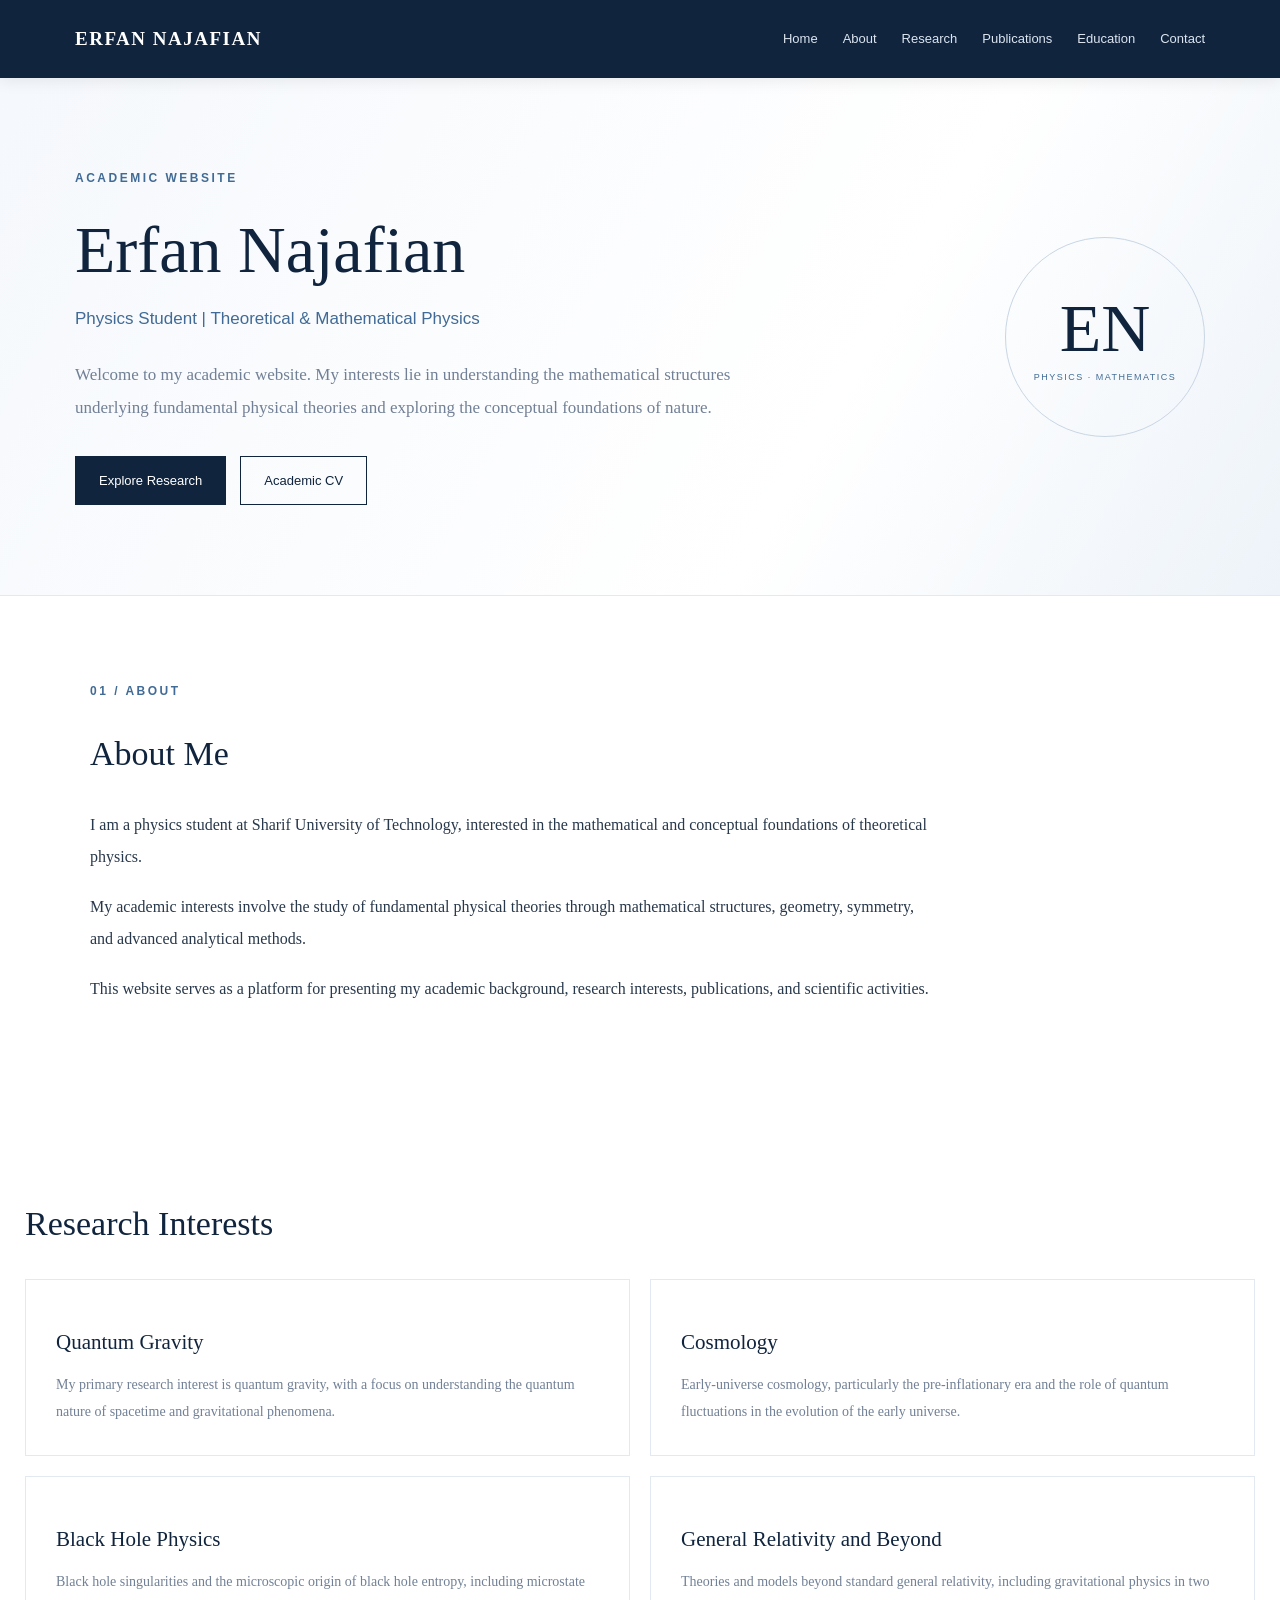
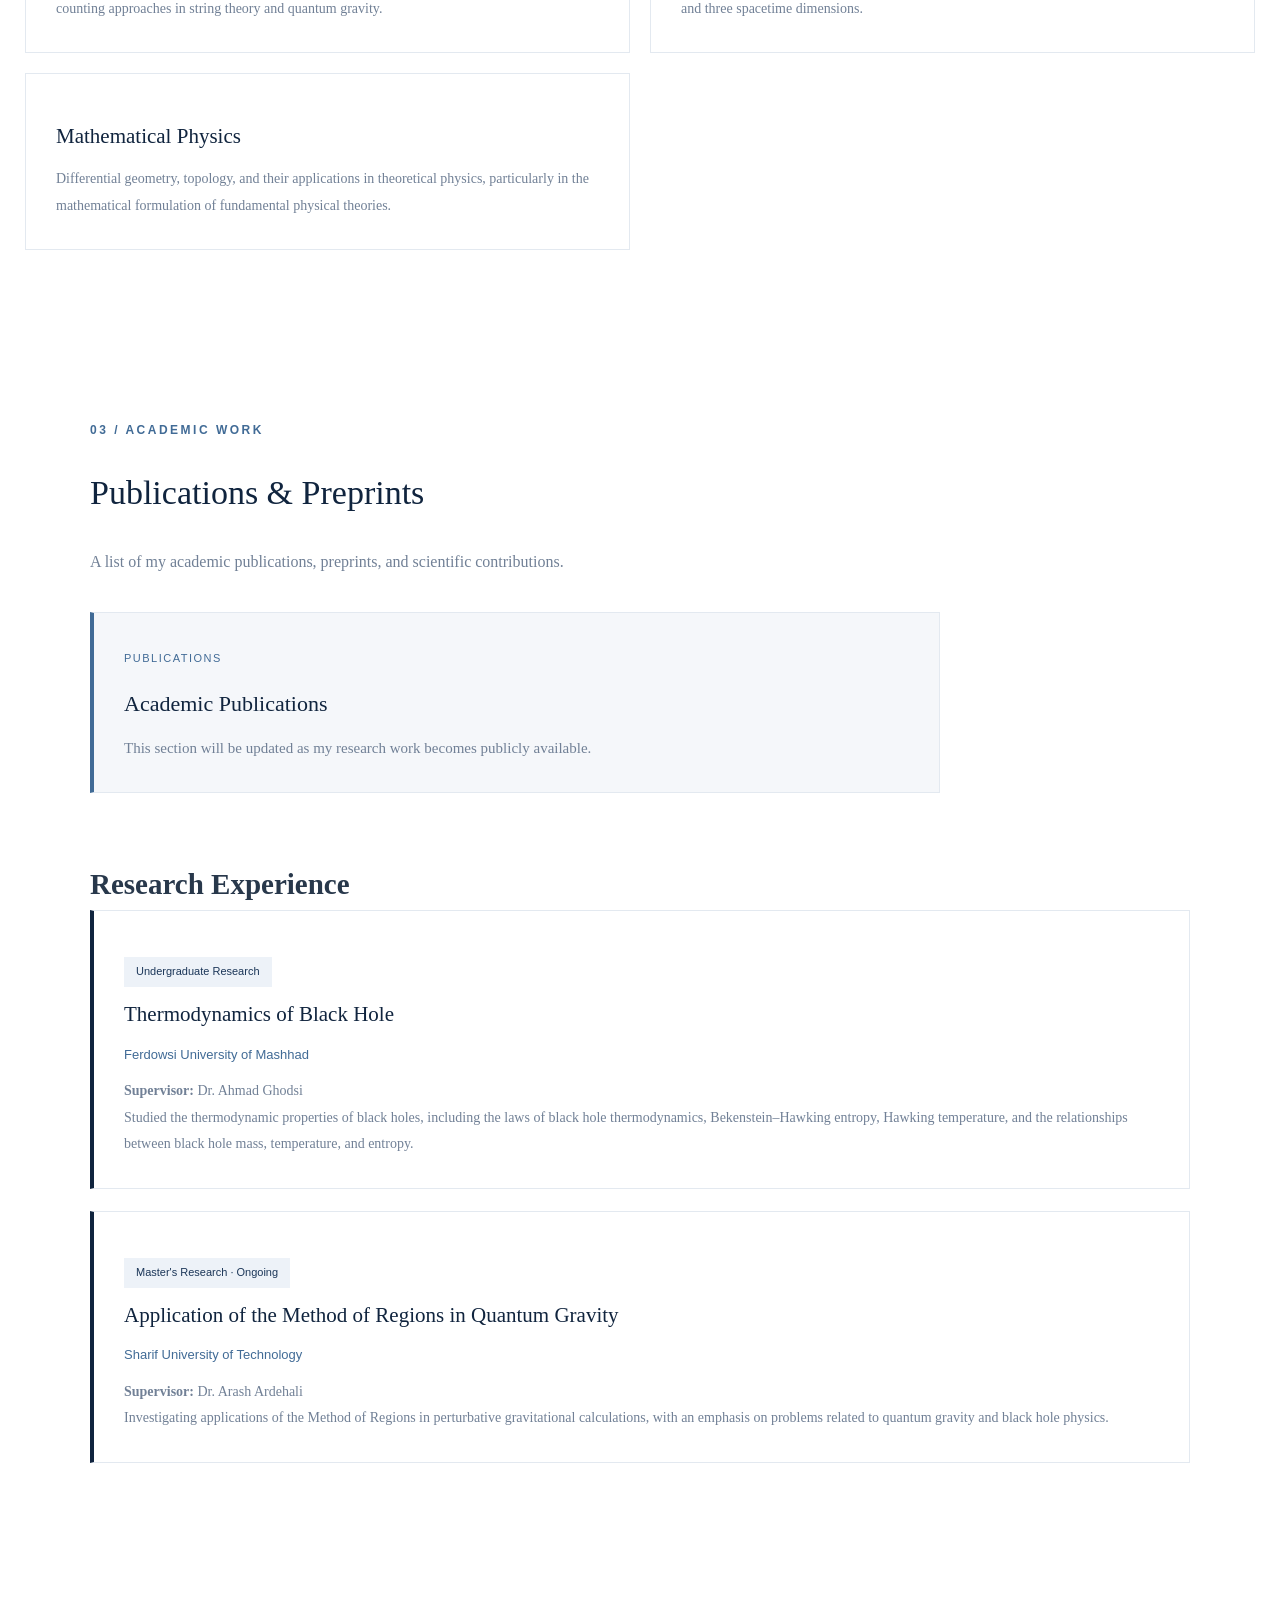
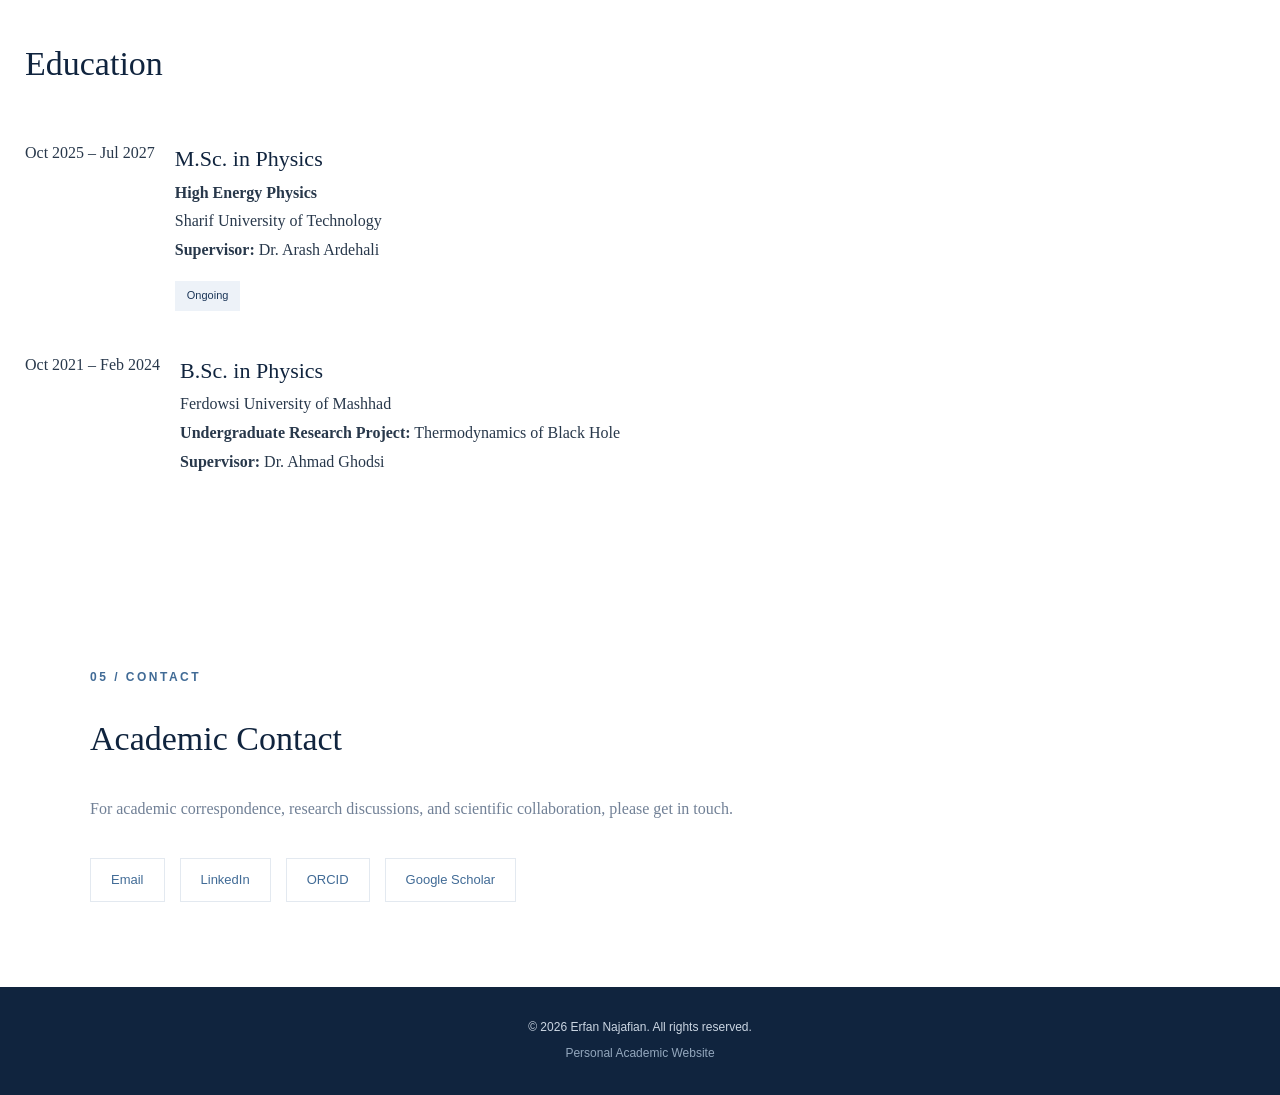
==== index.html @ aef5fce6 "Update index.html" ====
<!DOCTYPE html>
<html lang="en">
<head>
    <meta charset="UTF-8">
    <meta name="viewport" content="width=device-width, initial-scale=1.0">

    <title>Erfan Najafian | Academic Website</title>

    <meta name="description"
          content="Official academic website of Erfan Najafian, physics student and researcher interested in theoretical and mathematical physics.">

    <meta name="author" content="Erfan Najafian">

    <link rel="stylesheet" href="style.css">
</head>

<body>

    <!-- HEADER -->
    <header class="site-header">
        <div class="nav-container">

            <a href="#home" class="logo">
                ERFAN NAJAFIAN
            </a>

            <nav class="navigation">
                <a href="#home">Home</a>
                <a href="#about">About</a>
                <a href="#research">Research</a>
                <a href="#publications">Publications</a>
                <a href="#education">Education</a>
                <a href="#contact">Contact</a>
            </nav>

        </div>
    </header>


    <!-- HERO -->
    <main>

        <section id="home" class="hero">
            <div class="hero-container">

                <div class="hero-content">

                    <p class="eyebrow">
                        ACADEMIC WEBSITE
                    </p>

                    <h1>
                        Erfan Najafian
                    </h1>

                    <h2>
                        Physics Student | Theoretical & Mathematical Physics
                    </h2>

                    <p class="hero-description">
                        Welcome to my academic website.
                        My interests lie in understanding the mathematical
                        structures underlying fundamental physical theories
                        and exploring the conceptual foundations of nature.
                    </p>

                    <div class="hero-buttons">
                        <a href="#research" class="button primary">
                            Explore Research
                        </a>

                        <a href="cv/Erfan_Najafian_CV.pdf"
                           class="button secondary">
                            Academic CV
                        </a>
                    </div>

                </div>

                <div class="hero-mark">
                    <span>EN</span>
                    <small>PHYSICS · MATHEMATICS</small>
                </div>

            </div>
        </section>


        <!-- ABOUT -->
        <section id="about" class="section">
            <div class="section-container">

                <p class="section-label">01 / ABOUT</p>

                <h2>About Me</h2>

                <div class="about-content">
                    <p>
                        I am a physics student at Sharif University of
                        Technology, interested in the mathematical and
                        conceptual foundations of theoretical physics.
                    </p>

                    <p>
                        My academic interests involve the study of
                        fundamental physical theories through mathematical
                        structures, geometry, symmetry, and advanced
                        analytical methods.
                    </p>

                    <p>
                        This website serves as a platform for presenting
                        my academic background, research interests,
                        publications, and scientific activities.
                    </p>
                </div>

            </div>
        </section>



<!-- RESEARCH -->
<section id="research" class="section">
    <div class="container">
        <h2 class="section-title">Research Interests</h2>

        <div class="research-grid">

            <div class="research-card">
                <h3>Quantum Gravity</h3>
                <p>
                    My primary research interest is quantum gravity,
                    with a focus on understanding the quantum nature
                    of spacetime and gravitational phenomena.
                </p>
            </div>

            <div class="research-card">
                <h3>Cosmology</h3>
                <p>
                    Early-universe cosmology, particularly the
                    pre-inflationary era and the role of quantum
                    fluctuations in the evolution of the early universe.
                </p>
            </div>

            
<div class="research-card">
    <h3>Black Hole Physics</h3>
    <p>
        Black hole singularities and the microscopic origin
        of black hole entropy, including microstate counting
        approaches in string theory and quantum gravity.
    </p>
</div>



            <div class="research-card">
                <h3>General Relativity and Beyond</h3>
                <p>
                    Theories and models beyond standard general
                    relativity, including gravitational physics
                    in two and three spacetime dimensions.
                </p>
            </div>

           <div class="research-card">
    <h3>Mathematical Physics</h3>
    <p>
        Differential geometry, topology, and their applications
        in theoretical physics, particularly in the mathematical
        formulation of fundamental physical theories.
    </p>
</div>


        </div>
    </div>
</section>


       
<!-- PUBLICATIONS -->
<section id="publications" class="section">
    <div class="section-container">

        <p class="section-label">03 / ACADEMIC WORK</p>

        <h2>Publications & Preprints</h2>

        <p class="section-intro">
            A list of my academic publications, preprints,
            and scientific contributions.
        </p>

        <div class="publication-empty">
            <span class="publication-type">PUBLICATIONS</span>
            <h3>Academic Publications</h3>
            <p>
                This section will be updated as my research
                work becomes publicly available.
            </p>
        </div>

      
<h3 class="subsection-title">Research Experience</h3>

<div class="project-list">

    <div class="project-card">
        <span class="project-tag">Undergraduate Research</span>

        <h3>Thermodynamics of Black Hole</h3>

        <p class="project-institution">
            Ferdowsi University of Mashhad
        </p>

        <p>
            <strong>Supervisor:</strong> Dr. Ahmad Ghodsi
        </p>

        <p>
            Studied the thermodynamic properties of black holes,
            including the laws of black hole thermodynamics,
            Bekenstein–Hawking entropy, Hawking temperature,
            and the relationships between black hole mass,
            temperature, and entropy.
        </p>
    </div>

    <div class="project-card">
        <span class="project-tag">Master's Research · Ongoing</span>

        <h3>
            Application of the Method of Regions in Quantum Gravity
        </h3>

        <p class="project-institution">
            Sharif University of Technology
        </p>

        <p>
            <strong>Supervisor:</strong> Dr. Arash Ardehali
        </p>

        <p>
            Investigating applications of the Method of Regions
            in perturbative gravitational calculations, with
            an emphasis on problems related to quantum gravity
            and black hole physics.
        </p>
    </div>

</div>

               
    </div>
</section>



        
<!-- EDUCATION -->
<section id="education" class="section">
    <div class="container">
        <h2 class="section-title">Education</h2>

        <div class="education-list">

            <div class="education-item">
                <div class="education-date">
                    Oct 2025 – Jul 2027
                </div>

                <div class="education-content">
                    <h3>M.Sc. in Physics</h3>
                    <h4>High Energy Physics</h4>
                    <p class="education-institution">
                        Sharif University of Technology
                    </p>
                    <p>
                        <strong>Supervisor:</strong>
                        Dr. Arash Ardehali
                    </p>
                    <span class="project-tag">Ongoing</span>
                </div>
            </div>

            <div class="education-item">
                <div class="education-date">
                    Oct 2021 – Feb 2024
                </div>

                <div class="education-content">
                    <h3>B.Sc. in Physics</h3>
                    <p class="education-institution">
                        Ferdowsi University of Mashhad
                    </p>
                    <p>
                        <strong>Undergraduate Research Project:</strong>
                        Thermodynamics of Black Hole
                    </p>
                    <p>
                        <strong>Supervisor:</strong>
                        Dr. Ahmad Ghodsi
                    </p>
                </div>
            </div>

        </div>
    </div>
</section>


        <!-- CONTACT -->
        <section id="contact" class="section">
            <div class="section-container">

                <p class="section-label">05 / CONTACT</p>

                <h2>Academic Contact</h2>

                <p class="section-intro">
                    For academic correspondence, research discussions,
                    and scientific collaboration, please get in touch.
                </p>

                <div class="contact-links">

                    <a href="mailto:YOUR_EMAIL@example.com">
                        Email
                    </a>

                    <a href="YOUR_LINKEDIN_URL">
                        LinkedIn
                    </a>

                    <a href="YOUR_ORCID_URL">
                        ORCID
                    </a>

                    <a href="YOUR_GOOGLE_SCHOLAR_URL">
                        Google Scholar
                    </a>

                </div>

            </div>
        </section>

    </main>


    <!-- FOOTER -->
    <footer class="site-footer">

        <p>
            © 2026 Erfan Najafian. All rights reserved.
        </p>

        <p>
            Personal Academic Website
        </p>

    </footer>

</body>
</html>
---- style.css ----
/* ==========================================
   ERFAN NAJAFIAN
   ACADEMIC NAVY WEBSITE
   Version 1.0
========================================== */

:root {
    --navy: #10243e;
    --navy-light: #1b3658;
    --blue: #416b96;
    --text: #28384b;
    --muted: #718096;
    --white: #ffffff;
    --light: #f5f7fa;
    --border: #e3e9f0;
}

/* RESET */

* {
    margin: 0;
    padding: 0;
    box-sizing: border-box;
}

html {
    scroll-behavior: smooth;
    scroll-padding-top: 90px;
}

body {
    font-family: Georgia, "Times New Roman", serif;
    color: var(--text);
    background: var(--white);
    line-height: 1.8;
}

/* HEADER */

.site-header {
    background: var(--navy);
    position: sticky;
    top: 0;
    z-index: 100;
    box-shadow: 0 3px 15px rgba(0, 0, 0, 0.08);
}

.nav-container {
    max-width: 1200px;
    margin: auto;
    padding: 0 35px;
    min-height: 78px;
    display: flex;
    align-items: center;
    justify-content: space-between;
    gap: 25px;
}

.logo {
    color: var(--white);
    text-decoration: none;
    font-size: 19px;
    font-weight: bold;
    letter-spacing: 1.5px;
    white-space: nowrap;
}

.navigation {
    display: flex;
    align-items: center;
    gap: 25px;
}

.navigation a {
    color: #dce5f0;
    text-decoration: none;
    font-family: Arial, sans-serif;
    font-size: 13px;
    transition: color 0.2s ease;
}

.navigation a:hover {
    color: #ffffff;
}

/* HERO */

.hero {
    background:
        linear-gradient(
            120deg,
            #f5f8fc 0%,
            #ffffff 65%,
            #edf3f9 100%
        );
    border-bottom: 1px solid var(--border);
}

.hero-container {
    max-width: 1200px;
    min-height: 480px;
    margin: auto;
    padding: 90px 35px;
    display: flex;
    justify-content: space-between;
    align-items: center;
    gap: 40px;
}

.hero-content {
    max-width: 780px;
}

.eyebrow,
.section-label {
    color: var(--blue);
    font-family: Arial, sans-serif;
    font-size: 12px;
    font-weight: bold;
    letter-spacing: 2.5px;
    margin-bottom: 20px;
}

.hero h1 {
    color: var(--navy);
    font-size: clamp(42px, 6vw, 66px);
    line-height: 1.2;
    margin-bottom: 15px;
    font-weight: normal;
}

.hero h2 {
    color: var(--blue);
    font-family: Arial, sans-serif;
    font-size: 17px;
    font-weight: normal;
    margin-bottom: 25px;
}

.hero-description {
    max-width: 690px;
    font-size: 17px;
    color: var(--muted);
    line-height: 1.9;
}

.hero-buttons {
    display: flex;
    flex-wrap: wrap;
    gap: 14px;
    margin-top: 32px;
}

.button {
    display: inline-block;
    padding: 12px 23px;
    text-decoration: none;
    font-family: Arial, sans-serif;
    font-size: 13px;
    transition: 0.2s ease;
}

.primary {
    color: white;
    background: var(--navy);
    border: 1px solid var(--navy);
}

.primary:hover {
    background: var(--blue);
}

.secondary {
    color: var(--navy);
    border: 1px solid var(--navy);
    background: transparent;
}

.secondary:hover {
    background: var(--navy);
    color: white;
}

/* HERO MARK */

.hero-mark {
    min-width: 200px;
    height: 200px;
    border: 1px solid #c9d6e5;
    border-radius: 50%;
    display: flex;
    flex-direction: column;
    align-items: center;
    justify-content: center;
    color: var(--navy);
}

.hero-mark span {
    font-size: 68px;
    line-height: 1.2;
}

.hero-mark small {
    font-family: Arial, sans-serif;
    font-size: 9px;
    letter-spacing: 1.5px;
    color: var(--blue);
}

/* GENERAL SECTIONS */

.section {
    padding: 85px 25px;
}

.section-alt {
    background: var(--light);
}

.section-container {
    max-width: 1100px;
    margin: auto;
}

.section h2 {
    color: var(--navy);
    font-size: 34px;
    font-weight: normal;
    margin-bottom: 25px;
}

.section-intro {
    max-width: 720px;
    color: var(--muted);
    font-size: 16px;
    margin-bottom: 35px;
}

/* ABOUT */

.about-content {
    max-width: 850px;
}

.about-content p {
    margin-bottom: 18px;
    font-size: 16px;
    line-height: 2;
}

/* RESEARCH */

.research-grid {
    display: grid;
    grid-template-columns: repeat(2, 1fr);
    gap: 20px;
}

.research-card {
    background: var(--white);
    border: 1px solid var(--border);
    padding: 30px;
    transition: 0.25s ease;
}

.research-card:hover {
    transform: translateY(-4px);
    border-color: #a9bfd6;
    box-shadow: 0 10px 25px rgba(16, 36, 62, 0.06);
}

.card-number {
    color: var(--blue);
    font-family: Arial, sans-serif;
    font-size: 12px;
    letter-spacing: 2px;
}

.research-card h3 {
    color: var(--navy);
    font-size: 21px;
    font-weight: normal;
    margin: 14px 0 10px;
}

.research-card p {
    color: var(--muted);
    font-size: 14px;
    line-height: 1.9;
}

/* PUBLICATIONS */

.publication-item {
    border-left: 3px solid var(--blue);
    padding: 15px 25px;
    max-width: 850px;
    background: #fafbfd;
}

.publication-type {
    color: var(--blue);
    font-family: Arial, sans-serif;
    font-size: 11px;
    letter-spacing: 1.5px;
}

.publication-item h3 {
    color: var(--navy);
    font-size: 21px;
    font-weight: normal;
    margin: 10px 0;
}

.publication-item p {
    color: var(--muted);
    font-size: 14px;
}

.publication-status {
    display: inline-block;
    margin-top: 15px;
    color: var(--blue);
    font-family: Arial, sans-serif;
    font-size: 12px;
}

/* EDUCATION */

.education-item {
    display: flex;
    gap: 20px;
    max-width: 800px;
    padding: 20px 0;
}

.education-marker {
    min-width: 12px;
    height: 12px;
    margin-top: 12px;
    background: var(--blue);
    border-radius: 50%;
}

.education-item h3 {
    color: var(--navy);
    font-size: 22px;
    font-weight: normal;
}

.degree {
    color: var(--blue);
    font-family: Arial, sans-serif;
    font-size: 14px;
    margin: 7px 0;
}

/* CONTACT */

.contact-links {
    display: flex;
    flex-wrap: wrap;
    gap: 15px;
    margin-top: 25px;
}

.contact-links a {
    color: var(--blue);
    border: 1px solid var(--border);
    padding: 9px 20px;
    text-decoration: none;
    font-family: Arial, sans-serif;
    font-size: 13px;
    transition: 0.2s ease;
}

.contact-links a:hover {
    color: white;
    background: var(--navy);
    border-color: var(--navy);
}

/* FOOTER */

.site-footer {
    background: var(--navy);
    color: #cbd6e3;
    text-align: center;
    padding: 30px 15px;
    font-family: Arial, sans-serif;
    font-size: 12px;
}

.site-footer p + p {
    margin-top: 5px;
    color: #93a7bd;
}

/* RESPONSIVE DESIGN */

@media (max-width: 850px) {

    .nav-container {
        flex-direction: column;
        padding: 18px 20px;
        gap: 12px;
    }

    .navigation {
        justify-content: center;
        flex-wrap: wrap;
        gap: 12px 18px;
    }

    .hero-container {
        padding: 65px 25px;
    }

    .hero-mark {
        min-width: 150px;
        height: 150px;
    }

    .hero-mark span {
        font-size: 52px;
    }
}

@media (max-width: 600px) {

    .hero-container {
        flex-direction: column;
        align-items: flex-start;
        padding: 55px 22px;
    }

    .hero-mark {
        align-self: center;
        margin-top: 15px;
    }

    .hero h2 {
        font-size: 15px;
    }

    .hero-description {
        font-size: 15px;
    }

    .section {
        padding: 60px 22px;
    }

    .section h2 {
        font-size: 29px;
    }

    .research-grid {
        grid-template-columns: 1fr;
    }

    .navigation a {
        font-size: 12px;
    }
}

/* =====================================
   PUBLICATIONS & RESEARCH PROJECTS
===================================== */

.publication-empty {
    background: #f5f7fa;
    border: 1px solid var(--border);
    border-left: 4px solid var(--blue);
    padding: 30px;
    max-width: 850px;
}

.publication-empty h3 {
    color: var(--navy);
    font-size: 22px;
    font-weight: normal;
    margin: 12px 0;
}

.publication-empty p {
    color: var(--muted);
    font-size: 15px;
}

.subsection-title {
    margin-top: 65px;
    font-size: 29px !important;
}

.project-list {
    display: grid;
    grid-template-columns: 1fr;
    gap: 22px;
}

.project-card {
    background: white;
    border: 1px solid var(--border);
    border-left: 4px solid var(--navy);
    padding: 30px;
    transition: 0.25s ease;
}

.project-card:hover {
    transform: translateY(-3px);
    box-shadow: 0 8px 24px rgba(16, 36, 62, 0.07);
}

.project-card h3 {
    color: var(--navy);
    font-size: 21px;
    font-weight: normal;
    margin: 12px 0;
    line-height: 1.5;
}

.project-institution {
    color: var(--blue);
    font-family: Arial, sans-serif;
    font-size: 13px;
    margin-bottom: 12px;
}

.project-card p:not(.project-institution) {
    color: var(--muted);
    font-size: 14px;
    line-height: 1.9;
}

.project-tag {
    display: inline-block;
    margin: 16px 7px 0 0;
    padding: 5px 12px;
    background: #edf2f8;
    color: var(--navy-light);
    font-family: Arial, sans-serif;
    font-size: 11px;
}
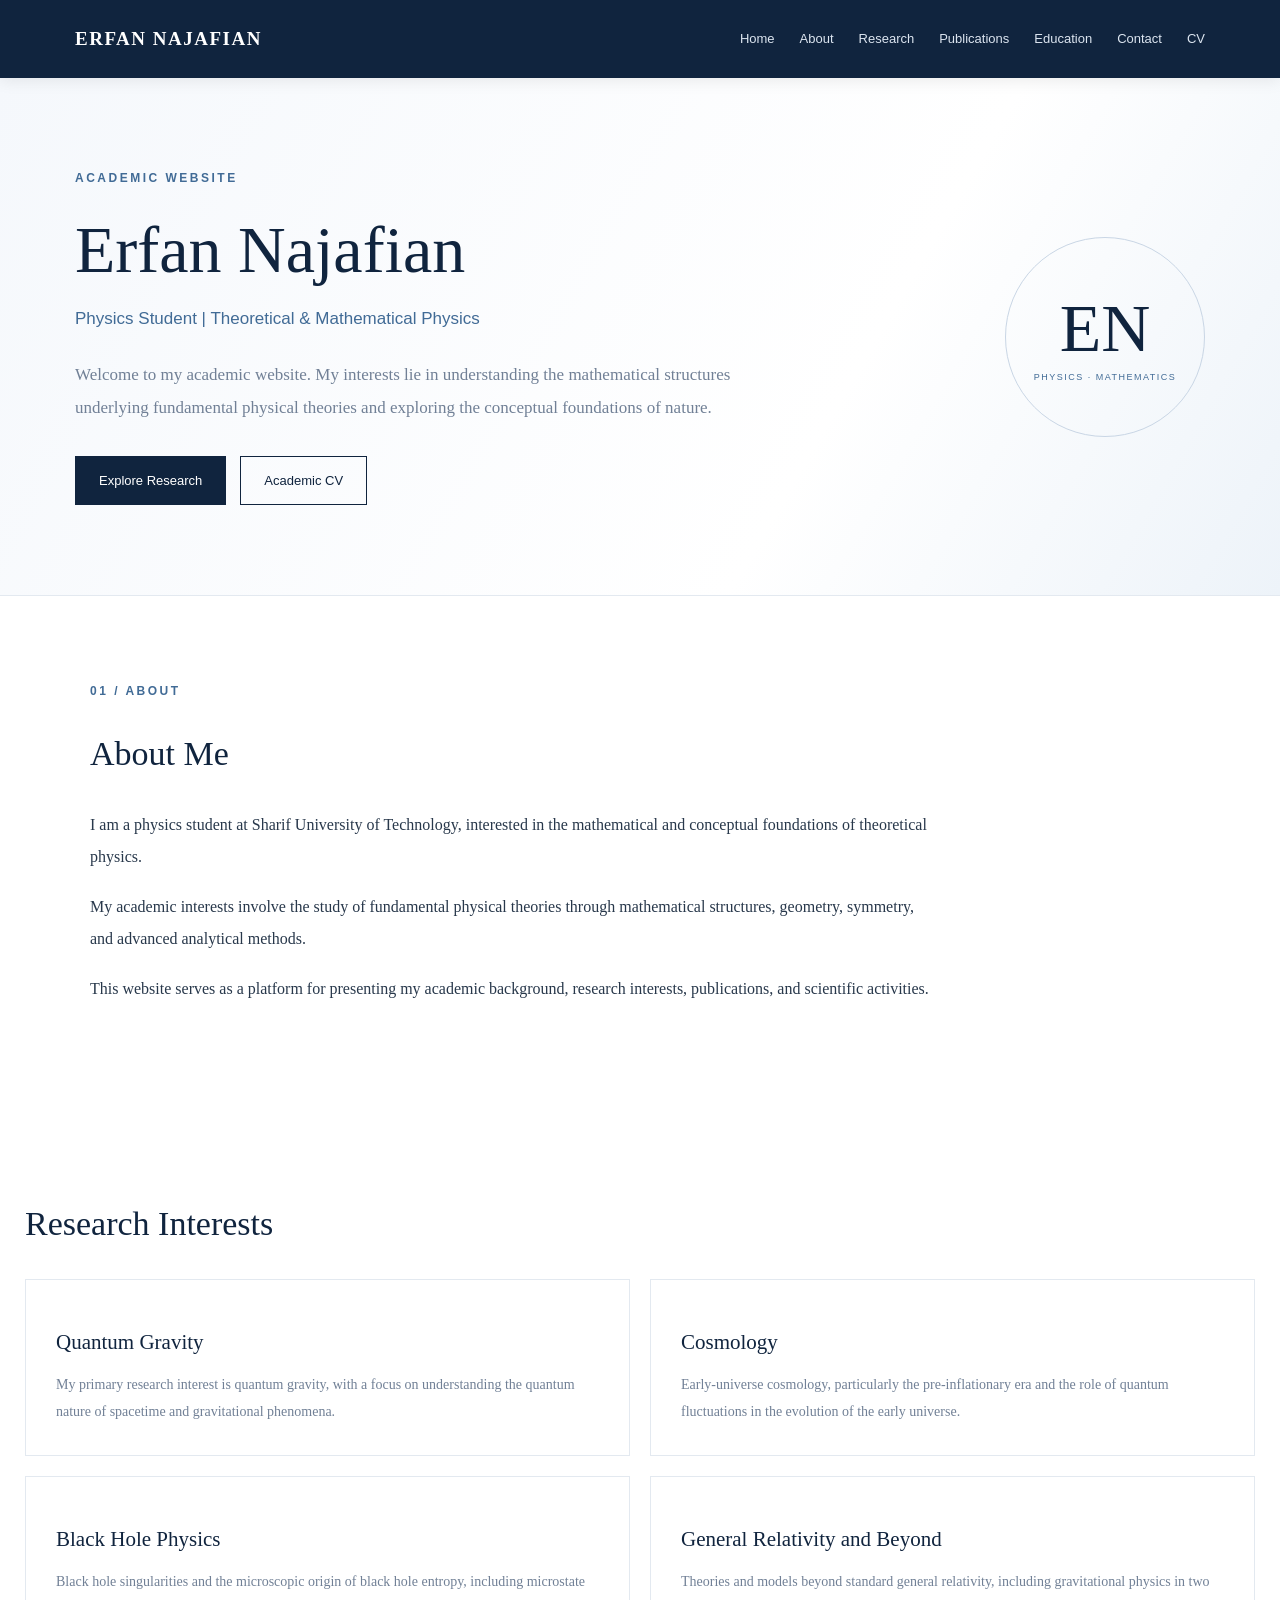
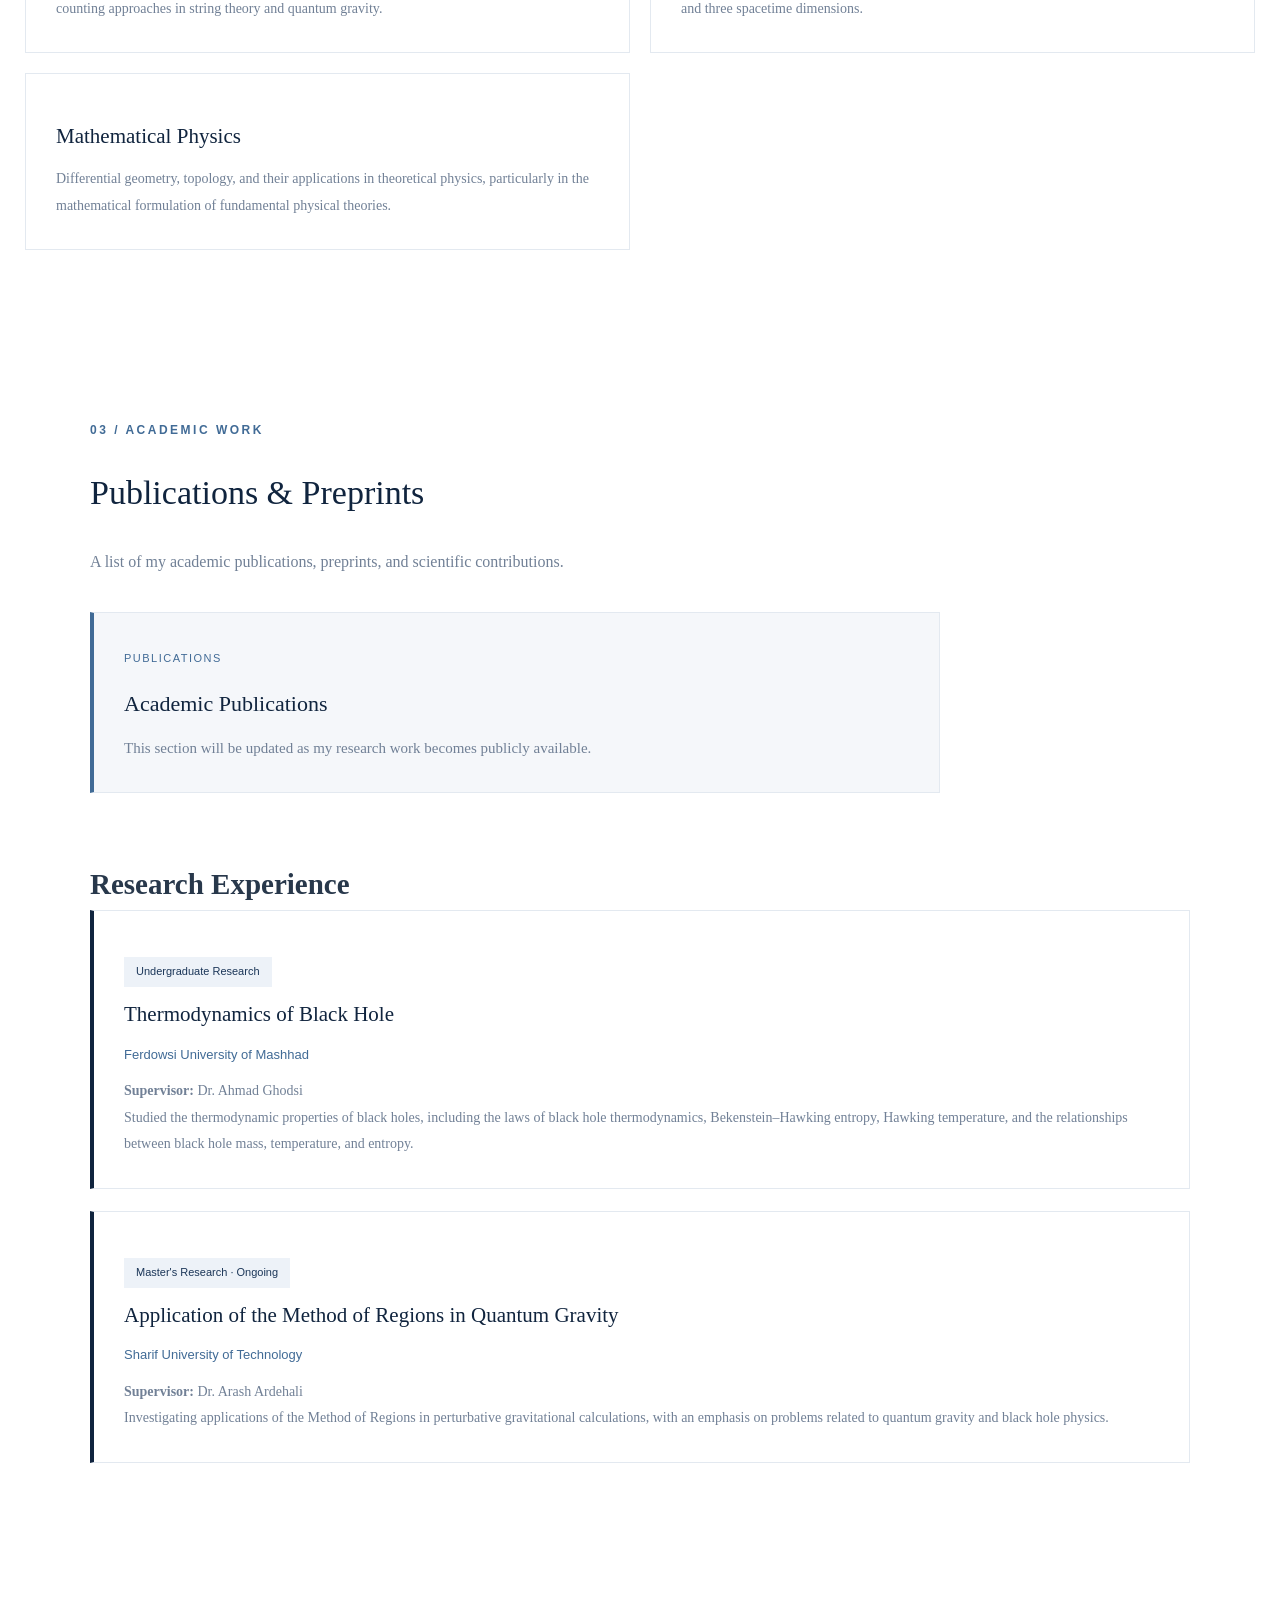
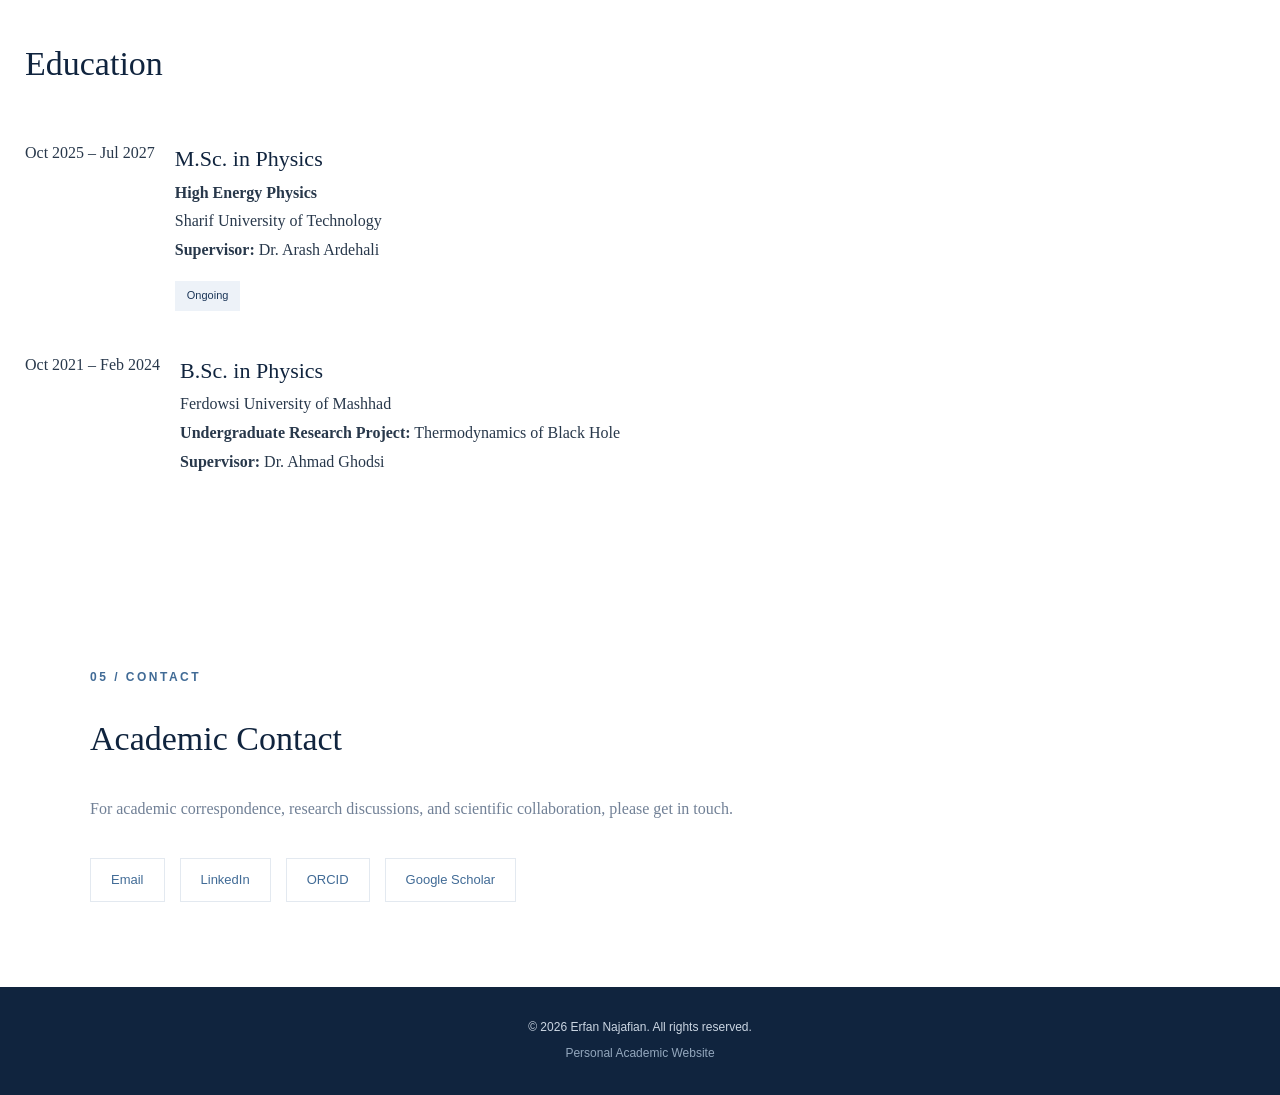
==== commit 4fffdb48: "Update index.html" ====
--- a/index.html
+++ b/index.html
@@ -25,14 +25,15 @@
                 ERFAN NAJAFIAN
             </a>
 
-            <nav class="navigation">
-                <a href="#home">Home</a>
-                <a href="#about">About</a>
-                <a href="#research">Research</a>
-                <a href="#publications">Publications</a>
-                <a href="#education">Education</a>
-                <a href="#contact">Contact</a>
-            </nav>
+<nav class="navigation">
+    <a href="index.html">Home</a>
+    <a href="about.html">About</a>
+    <a href="research.html">Research</a>
+    <a href="publications.html">Publications</a>
+    <a href="education.html">Education</a>
+    <a href="contact.html">Contact</a>
+    <a href="cv/Erfan_Najafian_CV.pdf">CV</a>
+</nav>
 
         </div>
     </header>
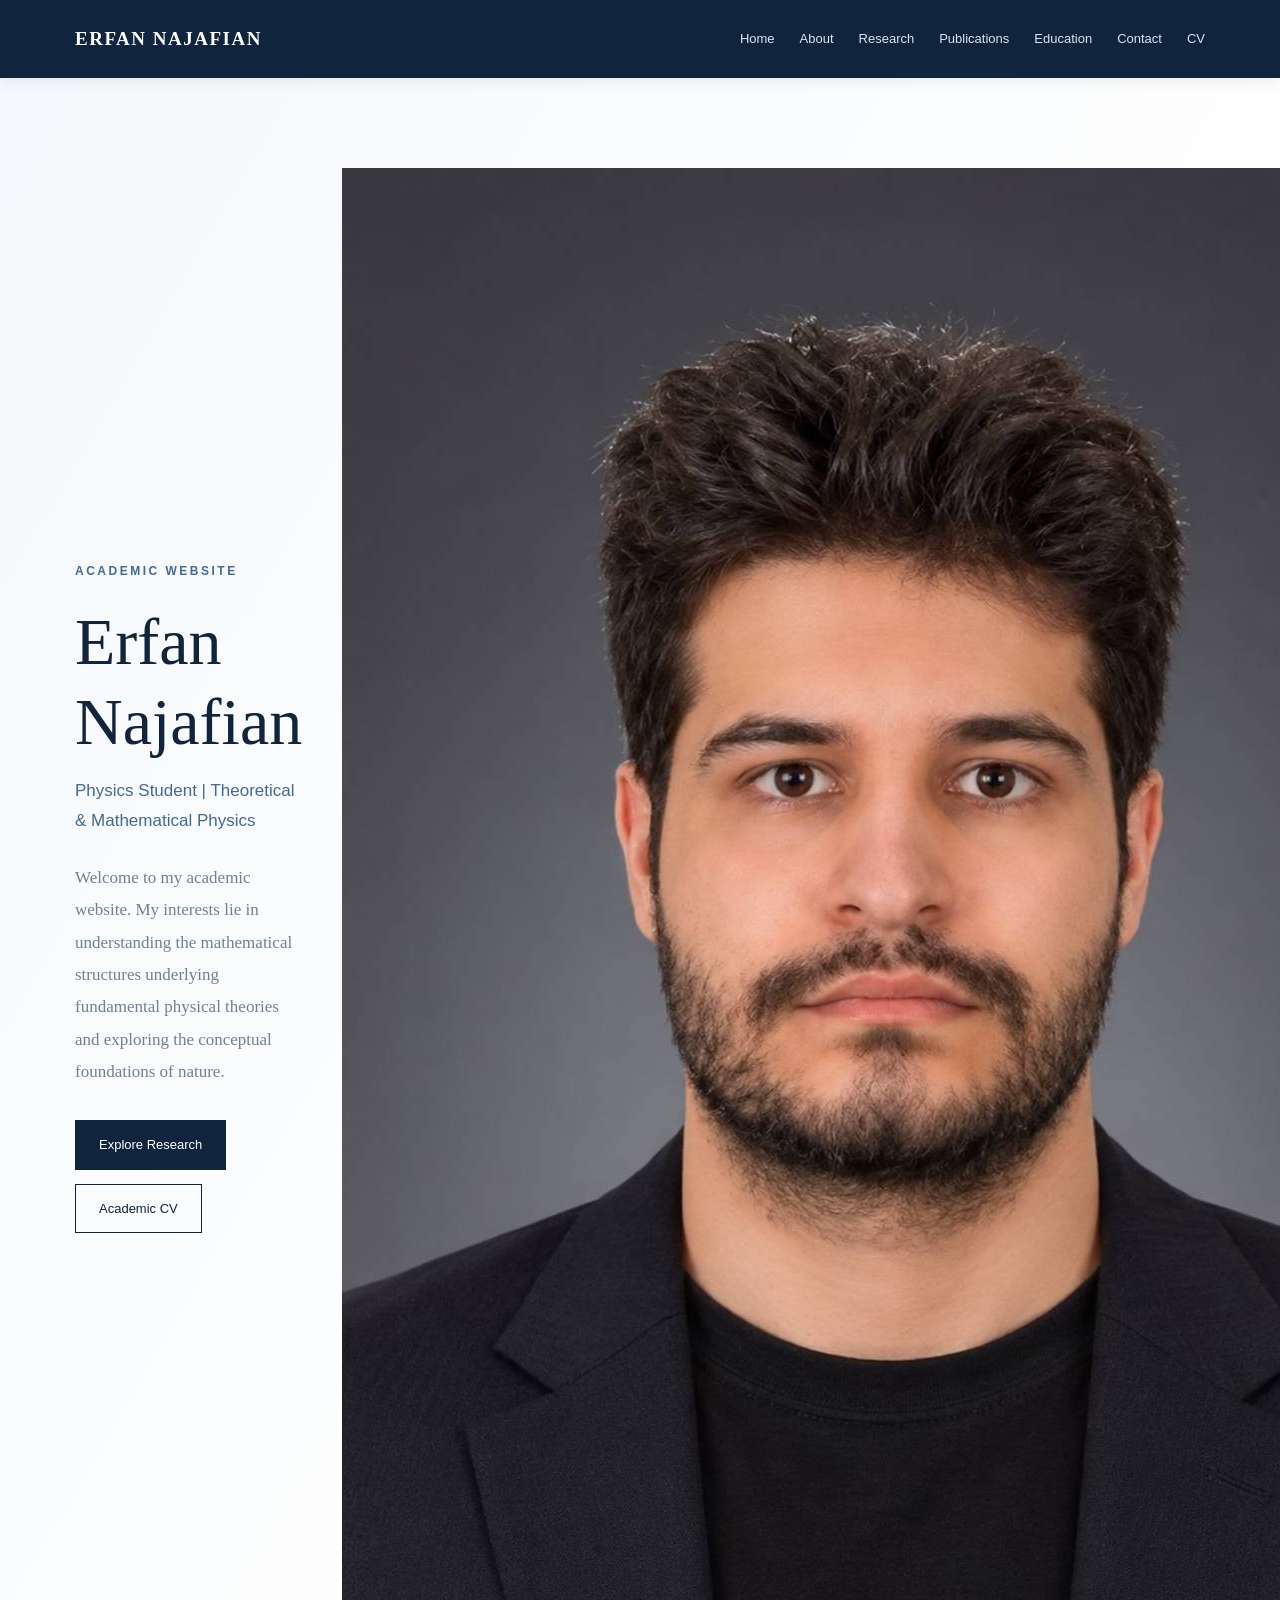
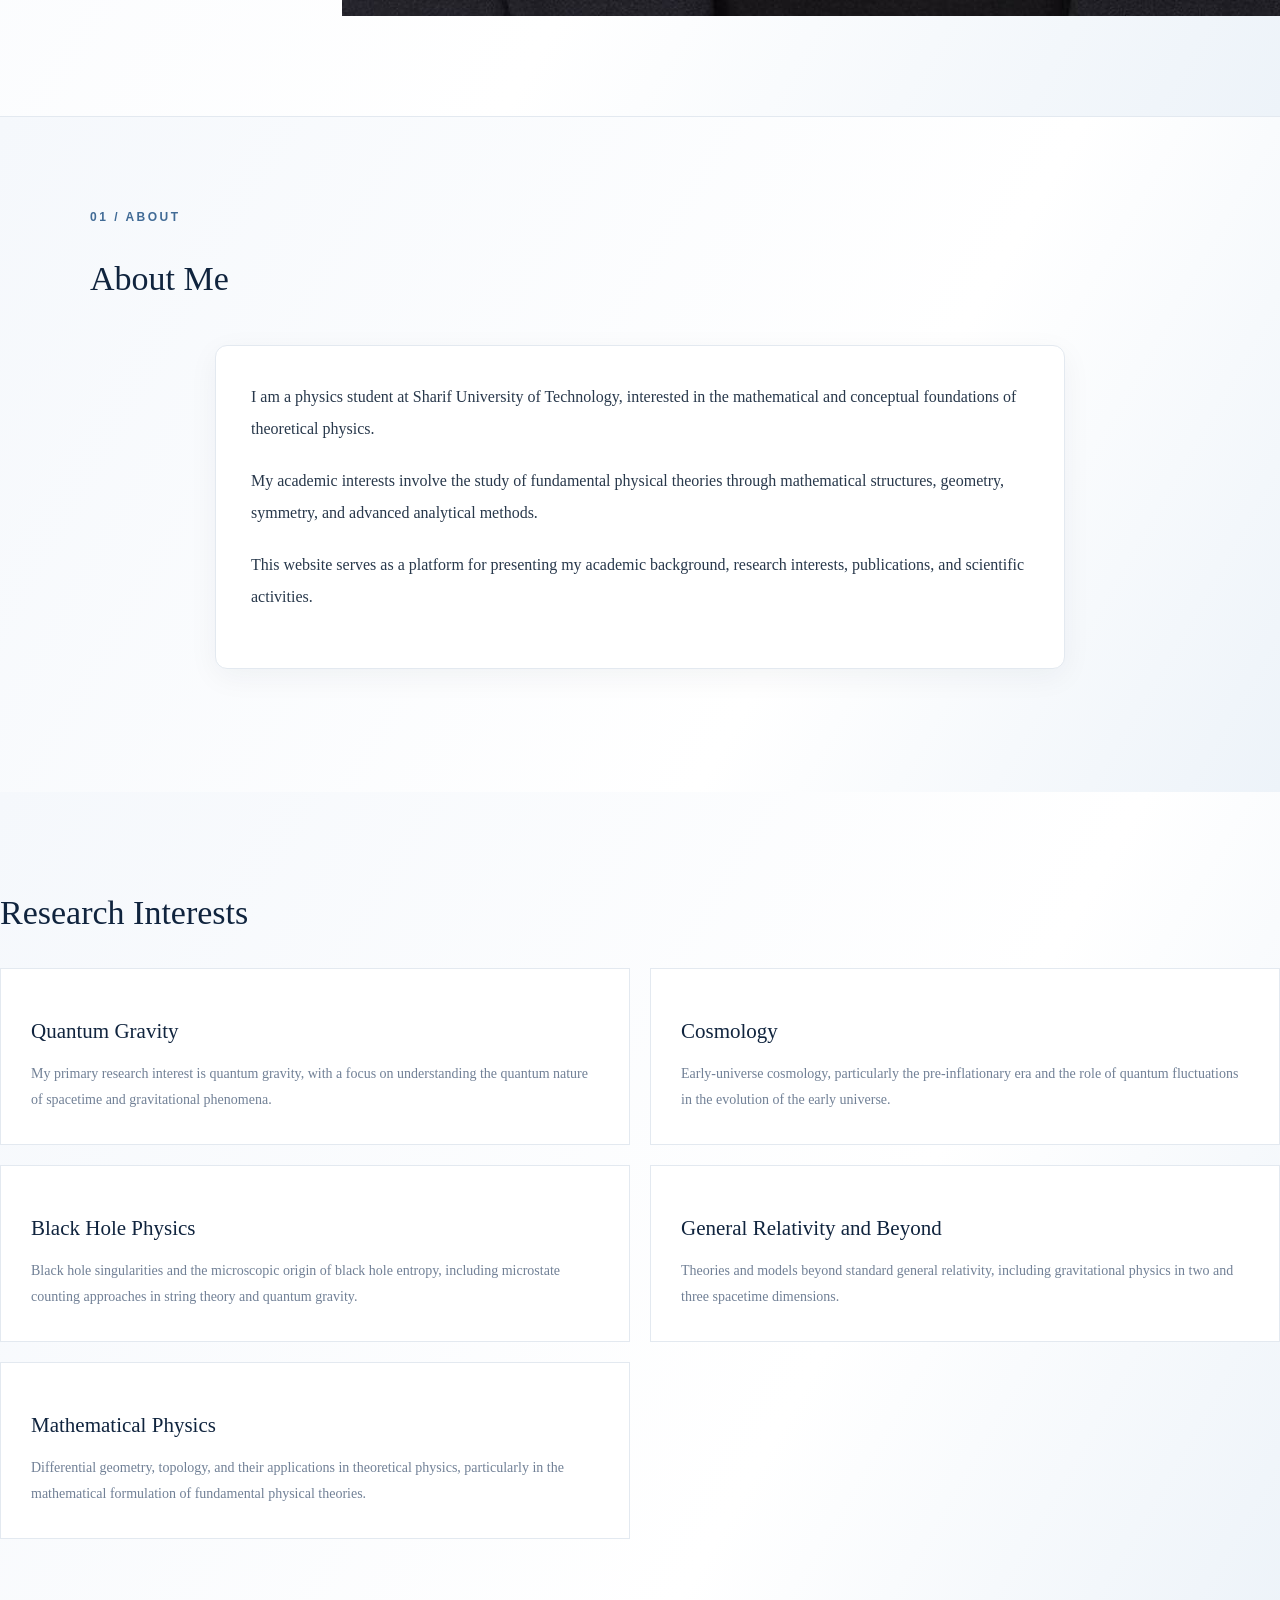
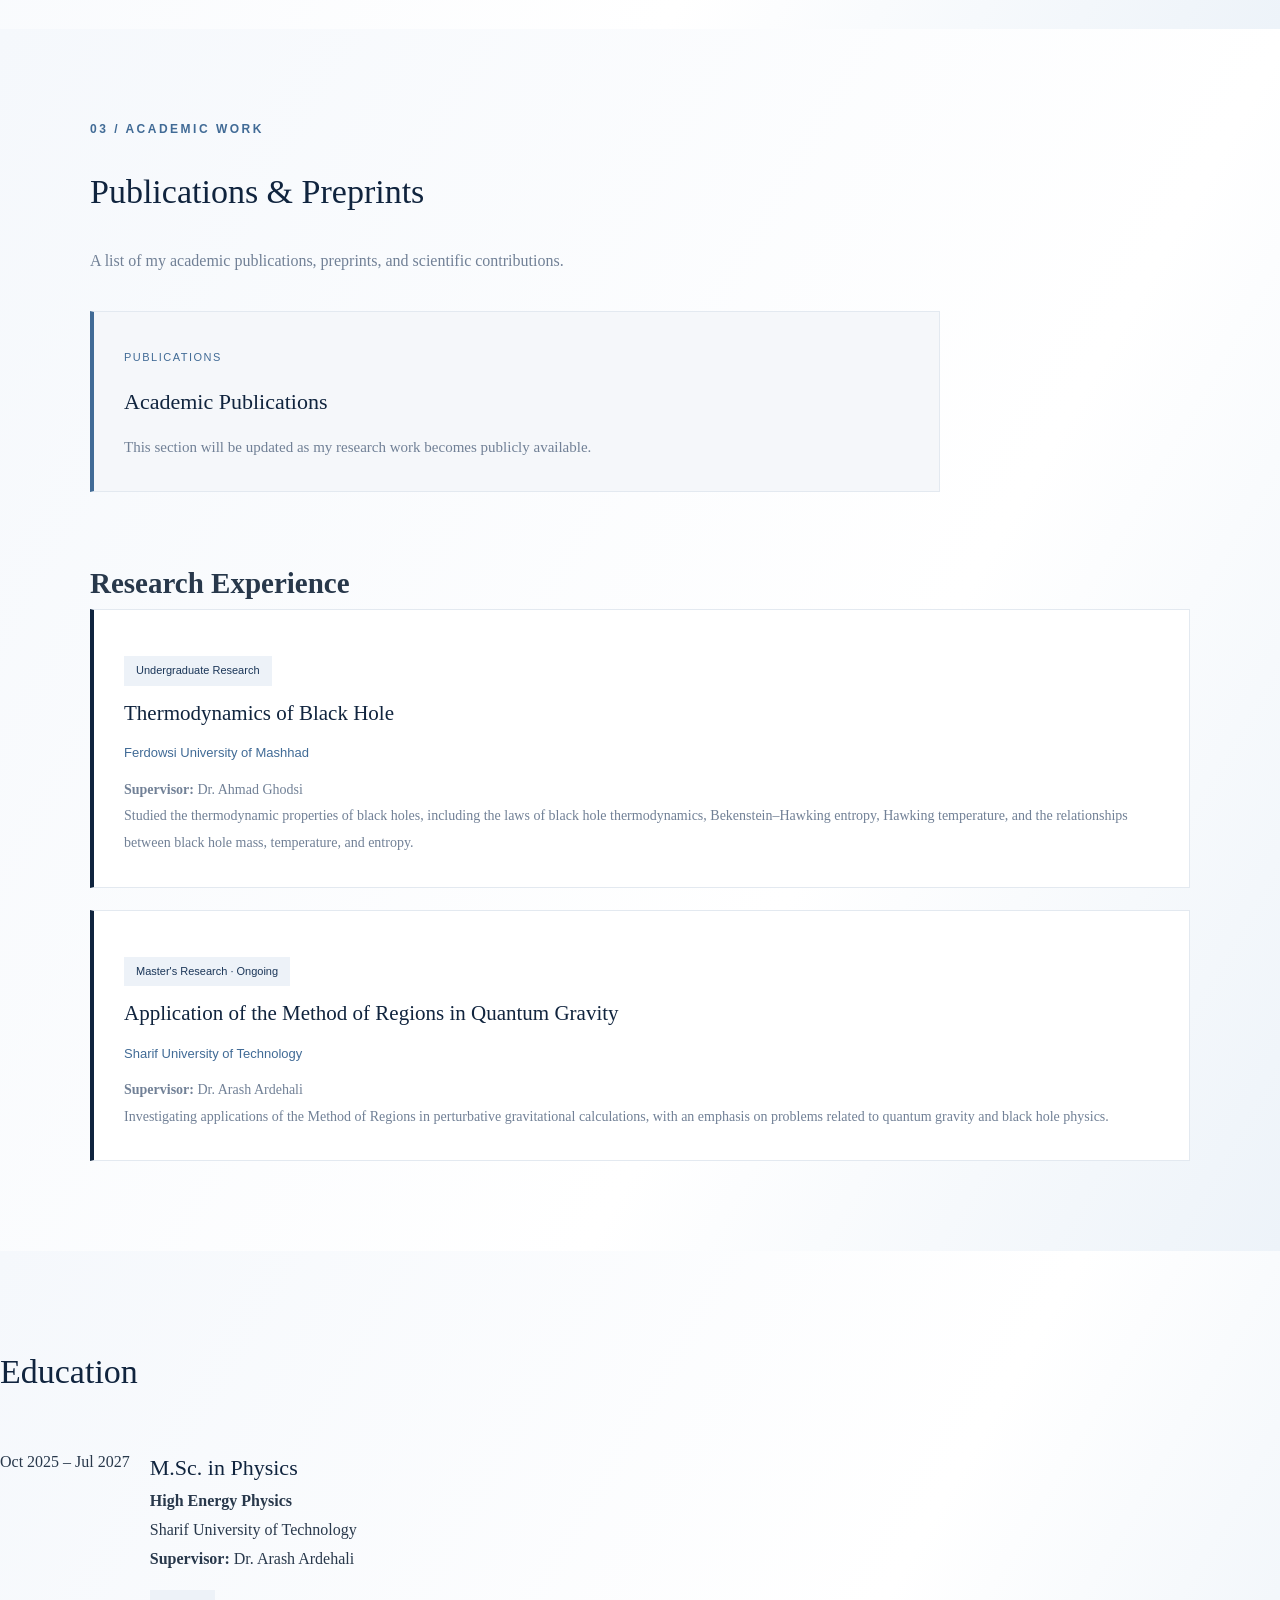
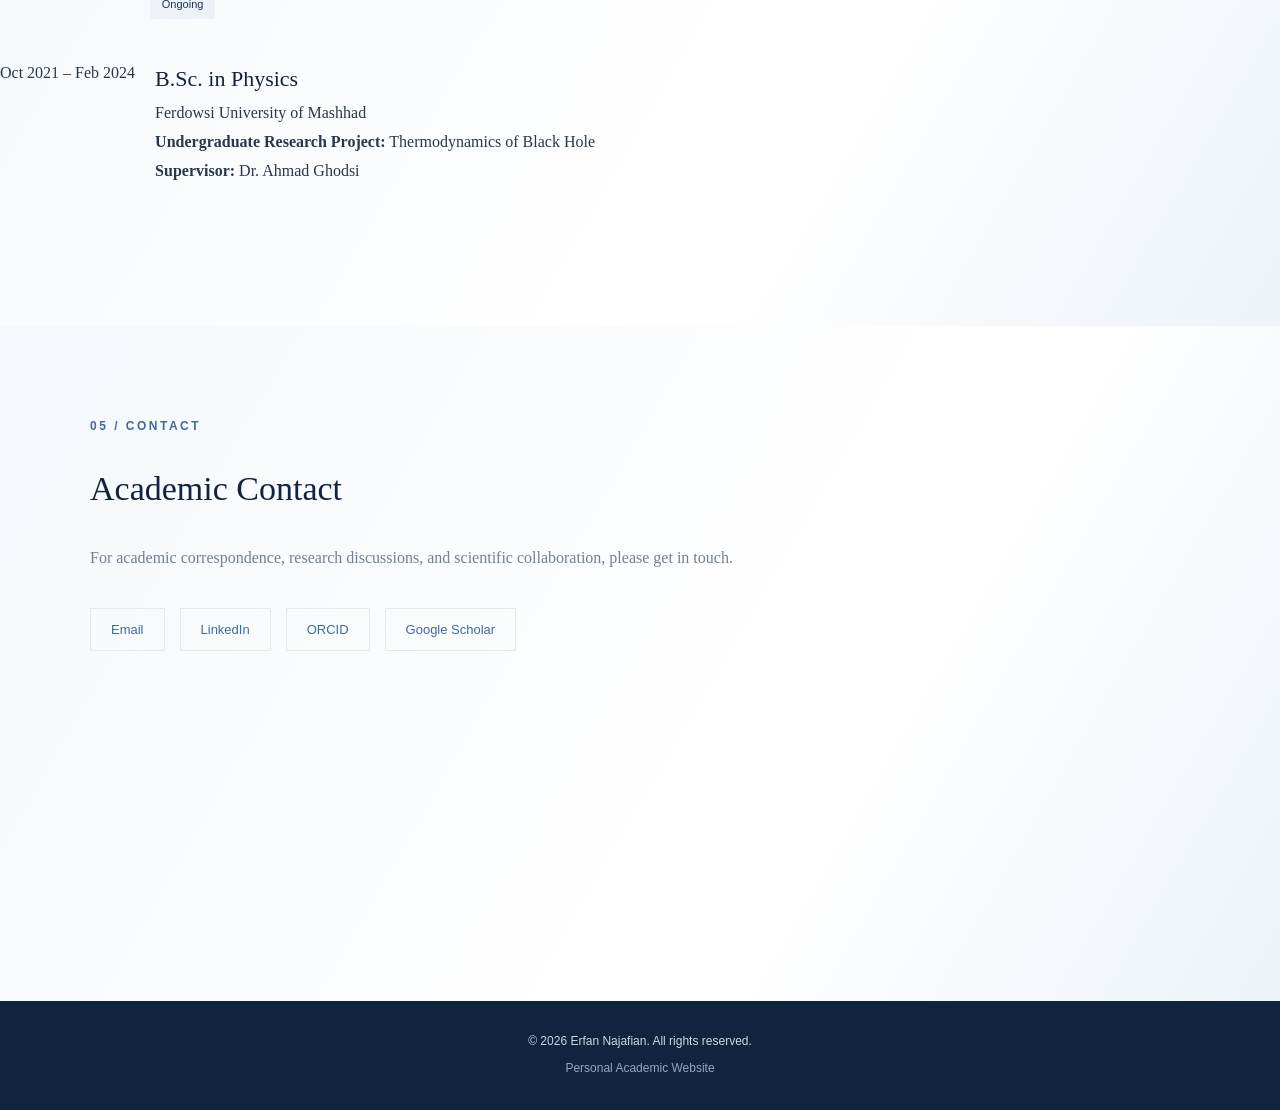
==== commit 7946a195: "Update index.html" ====
--- a/index.html
+++ b/index.html
@@ -79,11 +79,9 @@
 
                 </div>
 
-                <div class="hero-mark">
-                    <span>EN</span>
-                    <small>PHYSICS · MATHEMATICS</small>
-                </div>
-
+           <div class="hero-image">
+    <img src="profile.jpg" alt="Portrait of Erfan Najafian">
+</div>
             </div>
         </section>
 
--- a/style.css
+++ b/style.css
@@ -544,3 +544,31 @@
     font-size: 11px;
 }
 
+/* INNER PAGES */
+
+.section {
+    background: linear-gradient(
+        120deg,
+        #f5f8fc 0%,
+        #ffffff 65%,
+        #edf3f9 100%
+    );
+    min-height: 75vh;
+    padding: 90px 0;
+}
+
+.about-content {
+    max-width: 850px;
+    margin: 35px auto 0;
+    padding: 35px;
+    background: #ffffff;
+    border: 1px solid #e3e9f0;
+    border-radius: 12px;
+    box-shadow: 0 8px 30px rgba(16, 36, 62, 0.05);
+}
+
+.about-content p {
+    margin-bottom: 20px;
+}
+
+
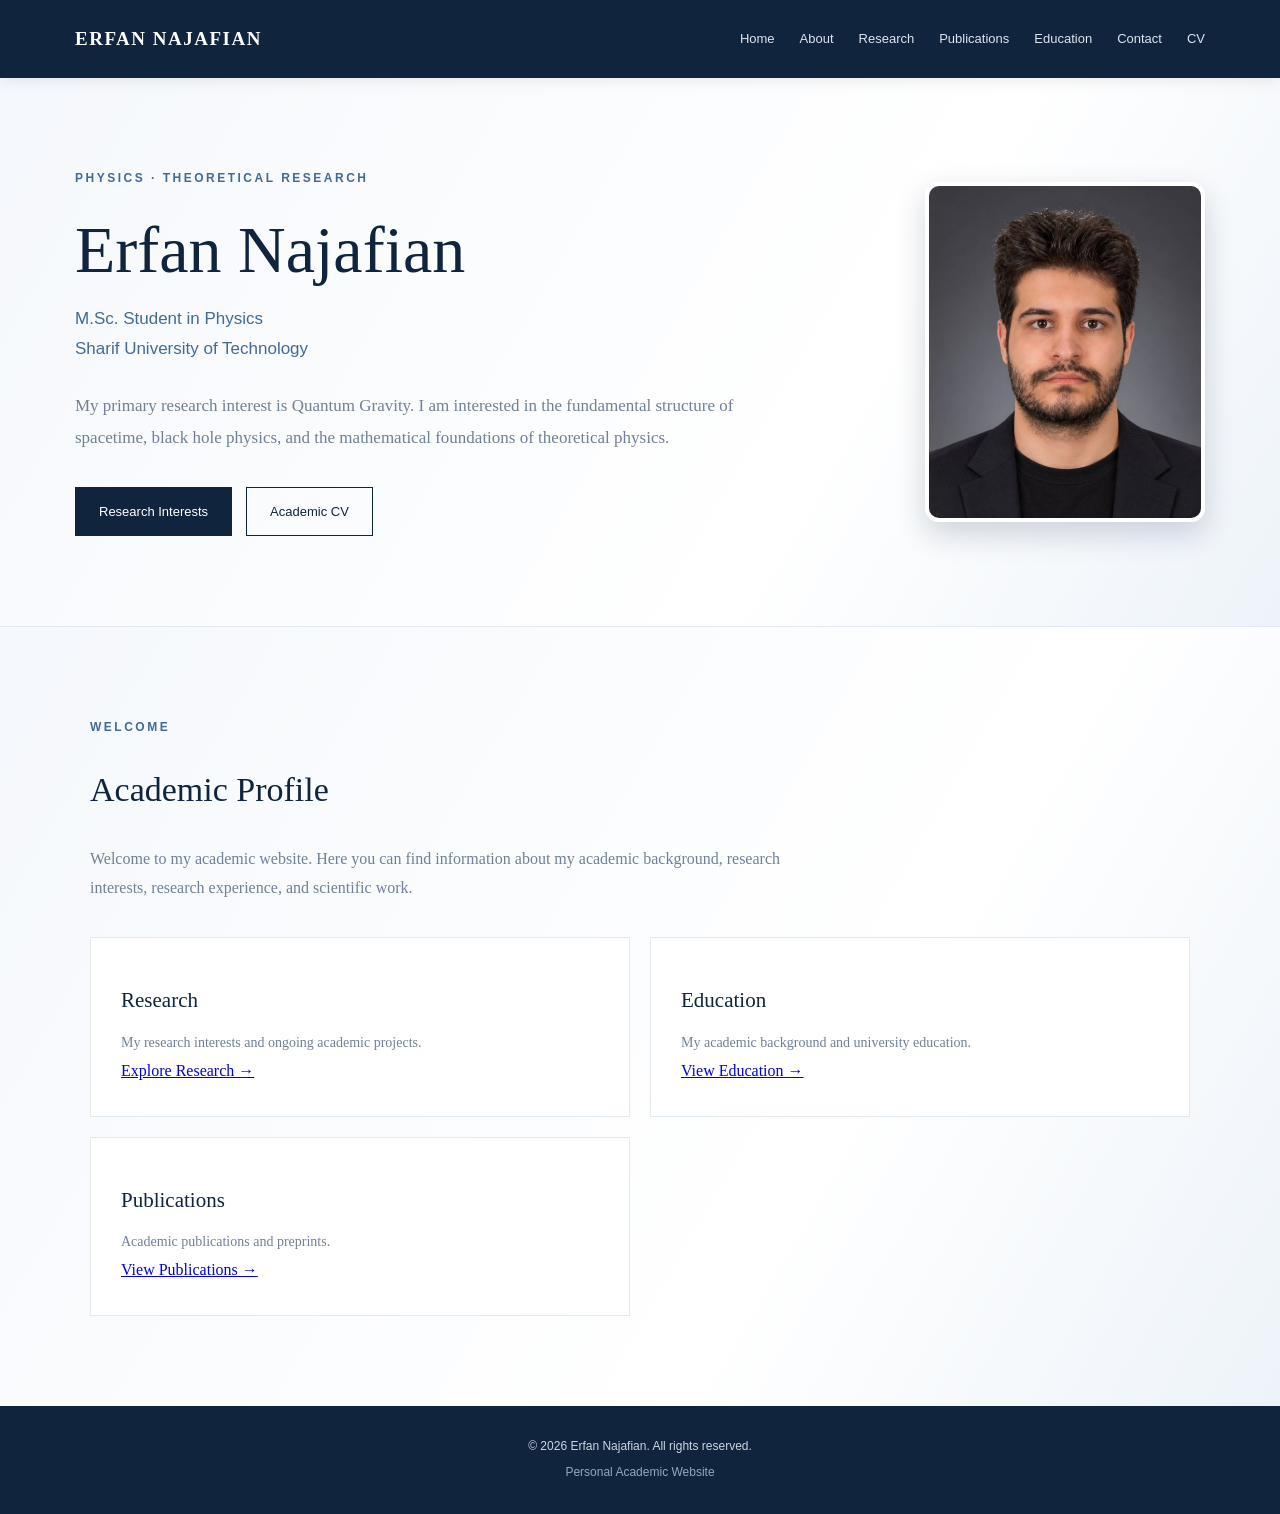
==== commit 70420d8e: "Update index.html" ====
--- a/index.html
+++ b/index.html
@@ -40,318 +40,99 @@
 
 
     <!-- HERO -->
-    <main>
+ 
+<main>
 
-        <section id="home" class="hero">
-            <div class="hero-container">
+    <section id="home" class="hero">
+        <div class="hero-container">
 
-                <div class="hero-content">
+            <div class="hero-content">
 
-                    <p class="eyebrow">
-                        ACADEMIC WEBSITE
-                    </p>
+                <p class="eyebrow">PHYSICS · THEORETICAL RESEARCH</p>
 
-                    <h1>
-                        Erfan Najafian
-                    </h1>
+                <h1>Erfan Najafian</h1>
 
-                    <h2>
-                        Physics Student | Theoretical & Mathematical Physics
-                    </h2>
+                <h2>
+                    M.Sc. Student in Physics
+                    <br>
+                    Sharif University of Technology
+                </h2>
 
-                    <p class="hero-description">
-                        Welcome to my academic website.
-                        My interests lie in understanding the mathematical
-                        structures underlying fundamental physical theories
-                        and exploring the conceptual foundations of nature.
-                    </p>
-
-                    <div class="hero-buttons">
-                        <a href="#research" class="button primary">
-                            Explore Research
-                        </a>
-
-                        <a href="cv/Erfan_Najafian_CV.pdf"
-                           class="button secondary">
-                            Academic CV
-                        </a>
-                    </div>
-
-                </div>
-
-           <div class="hero-image">
-    <img src="profile.jpg" alt="Portrait of Erfan Najafian">
-</div>
-            </div>
-        </section>
-
-
-        <!-- ABOUT -->
-        <section id="about" class="section">
-            <div class="section-container">
-
-                <p class="section-label">01 / ABOUT</p>
-
-                <h2>About Me</h2>
-
-                <div class="about-content">
-                    <p>
-                        I am a physics student at Sharif University of
-                        Technology, interested in the mathematical and
-                        conceptual foundations of theoretical physics.
-                    </p>
-
-                    <p>
-                        My academic interests involve the study of
-                        fundamental physical theories through mathematical
-                        structures, geometry, symmetry, and advanced
-                        analytical methods.
-                    </p>
-
-                    <p>
-                        This website serves as a platform for presenting
-                        my academic background, research interests,
-                        publications, and scientific activities.
-                    </p>
-                </div>
-
-            </div>
-        </section>
-
-
-
-<!-- RESEARCH -->
-<section id="research" class="section">
-    <div class="container">
-        <h2 class="section-title">Research Interests</h2>
-
-        <div class="research-grid">
-
-            <div class="research-card">
-                <h3>Quantum Gravity</h3>
-                <p>
-                    My primary research interest is quantum gravity,
-                    with a focus on understanding the quantum nature
-                    of spacetime and gravitational phenomena.
-                </p>
-            </div>
-
-            <div class="research-card">
-                <h3>Cosmology</h3>
-                <p>
-                    Early-universe cosmology, particularly the
-                    pre-inflationary era and the role of quantum
-                    fluctuations in the evolution of the early universe.
-                </p>
-            </div>
-
-            
-<div class="research-card">
-    <h3>Black Hole Physics</h3>
-    <p>
-        Black hole singularities and the microscopic origin
-        of black hole entropy, including microstate counting
-        approaches in string theory and quantum gravity.
-    </p>
-</div>
-
-
-
-            <div class="research-card">
-                <h3>General Relativity and Beyond</h3>
-                <p>
-                    Theories and models beyond standard general
-                    relativity, including gravitational physics
-                    in two and three spacetime dimensions.
-                </p>
-            </div>
-
-           <div class="research-card">
-    <h3>Mathematical Physics</h3>
-    <p>
-        Differential geometry, topology, and their applications
-        in theoretical physics, particularly in the mathematical
-        formulation of fundamental physical theories.
-    </p>
-</div>
-
-
-        </div>
-    </div>
-</section>
-
-
-       
-<!-- PUBLICATIONS -->
-<section id="publications" class="section">
-    <div class="section-container">
-
-        <p class="section-label">03 / ACADEMIC WORK</p>
-
-        <h2>Publications & Preprints</h2>
-
-        <p class="section-intro">
-            A list of my academic publications, preprints,
-            and scientific contributions.
-        </p>
-
-        <div class="publication-empty">
-            <span class="publication-type">PUBLICATIONS</span>
-            <h3>Academic Publications</h3>
-            <p>
-                This section will be updated as my research
-                work becomes publicly available.
-            </p>
-        </div>
-
-      
-<h3 class="subsection-title">Research Experience</h3>
-
-<div class="project-list">
-
-    <div class="project-card">
-        <span class="project-tag">Undergraduate Research</span>
-
-        <h3>Thermodynamics of Black Hole</h3>
-
-        <p class="project-institution">
-            Ferdowsi University of Mashhad
-        </p>
-
-        <p>
-            <strong>Supervisor:</strong> Dr. Ahmad Ghodsi
-        </p>
-
-        <p>
-            Studied the thermodynamic properties of black holes,
-            including the laws of black hole thermodynamics,
-            Bekenstein–Hawking entropy, Hawking temperature,
-            and the relationships between black hole mass,
-            temperature, and entropy.
-        </p>
-    </div>
-
-    <div class="project-card">
-        <span class="project-tag">Master's Research · Ongoing</span>
-
-        <h3>
-            Application of the Method of Regions in Quantum Gravity
-        </h3>
-
-        <p class="project-institution">
-            Sharif University of Technology
-        </p>
-
-        <p>
-            <strong>Supervisor:</strong> Dr. Arash Ardehali
-        </p>
-
-        <p>
-            Investigating applications of the Method of Regions
-            in perturbative gravitational calculations, with
-            an emphasis on problems related to quantum gravity
-            and black hole physics.
-        </p>
-    </div>
-
-</div>
-
-               
-    </div>
-</section>
-
-
-
-        
-<!-- EDUCATION -->
-<section id="education" class="section">
-    <div class="container">
-        <h2 class="section-title">Education</h2>
-
-        <div class="education-list">
-
-            <div class="education-item">
-                <div class="education-date">
-                    Oct 2025 – Jul 2027
-                </div>
-
-                <div class="education-content">
-                    <h3>M.Sc. in Physics</h3>
-                    <h4>High Energy Physics</h4>
-                    <p class="education-institution">
-                        Sharif University of Technology
-                    </p>
-                    <p>
-                        <strong>Supervisor:</strong>
-                        Dr. Arash Ardehali
-                    </p>
-                    <span class="project-tag">Ongoing</span>
-                </div>
-            </div>
-
-            <div class="education-item">
-                <div class="education-date">
-                    Oct 2021 – Feb 2024
-                </div>
-
-                <div class="education-content">
-                    <h3>B.Sc. in Physics</h3>
-                    <p class="education-institution">
-                        Ferdowsi University of Mashhad
-                    </p>
-                    <p>
-                        <strong>Undergraduate Research Project:</strong>
-                        Thermodynamics of Black Hole
-                    </p>
-                    <p>
-                        <strong>Supervisor:</strong>
-                        Dr. Ahmad Ghodsi
-                    </p>
-                </div>
-            </div>
-
-        </div>
-    </div>
-</section>
-
-
-        <!-- CONTACT -->
-        <section id="contact" class="section">
-            <div class="section-container">
-
-                <p class="section-label">05 / CONTACT</p>
-
-                <h2>Academic Contact</h2>
-
-                <p class="section-intro">
-                    For academic correspondence, research discussions,
-                    and scientific collaboration, please get in touch.
+                <p class="hero-description">
+                    My primary research interest is Quantum Gravity.
+                    I am interested in the fundamental structure of
+                    spacetime, black hole physics, and the mathematical
+                    foundations of theoretical physics.
                 </p>
 
-                <div class="contact-links">
+                <div class="hero-buttons">
 
-                    <a href="mailto:YOUR_EMAIL@example.com">
-                        Email
+                    <a href="research.html" class="button primary">
+                        Research Interests
                     </a>
 
-                    <a href="YOUR_LINKEDIN_URL">
-                        LinkedIn
-                    </a>
-
-                    <a href="YOUR_ORCID_URL">
-                        ORCID
-                    </a>
-
-                    <a href="YOUR_GOOGLE_SCHOLAR_URL">
-                        Google Scholar
+                    <a href="cv/Erfan_Najafian_CV.pdf"
+                       class="button secondary">
+                        Academic CV
                     </a>
 
                 </div>
 
             </div>
-        </section>
 
-    </main>
+            <div class="hero-image">
+                <img src="profile.jpg"
+                     alt="Portrait of Erfan Najafian">
+            </div>
+
+        </div>
+    </section>
+
+    <section class="section">
+        <div class="section-container">
+
+            <p class="section-label">WELCOME</p>
+
+            <h2>Academic Profile</h2>
+
+            <p class="section-intro">
+                Welcome to my academic website. Here you can find
+                information about my academic background, research
+                interests, research experience, and scientific work.
+            </p>
+
+            <div class="research-grid">
+
+                <div class="research-card">
+                    <h3>Research</h3>
+                    <p>
+                        My research interests and ongoing academic projects.
+                    </p>
+                    <a href="research.html">Explore Research →</a>
+                </div>
+
+                <div class="research-card">
+                    <h3>Education</h3>
+                    <p>
+                        My academic background and university education.
+                    </p>
+                    <a href="education.html">View Education →</a>
+                </div>
+
+                <div class="research-card">
+                    <h3>Publications</h3>
+                    <p>
+                        Academic publications and preprints.
+                    </p>
+                    <a href="publications.html">View Publications →</a>
+                </div>
+
+            </div>
+
+        </div>
+    </section>
+
+</main>
 
 
     <!-- FOOTER -->
--- a/style.css
+++ b/style.css
@@ -570,5 +570,21 @@
 .about-content p {
     margin-bottom: 20px;
 }
-
-
+.hero-image {
+    width: 280px;
+    height: 340px;
+    flex-shrink: 0;
+    overflow: hidden;
+    border-radius: 14px;
+    border: 4px solid #ffffff;
+    box-shadow: 0 12px 30px rgba(16, 36, 62, 0.18);
+}
+
+.hero-image img {
+    width: 100%;
+    height: 100%;
+    object-fit: cover;
+    object-position: center;
+    display: block;
+}
+
